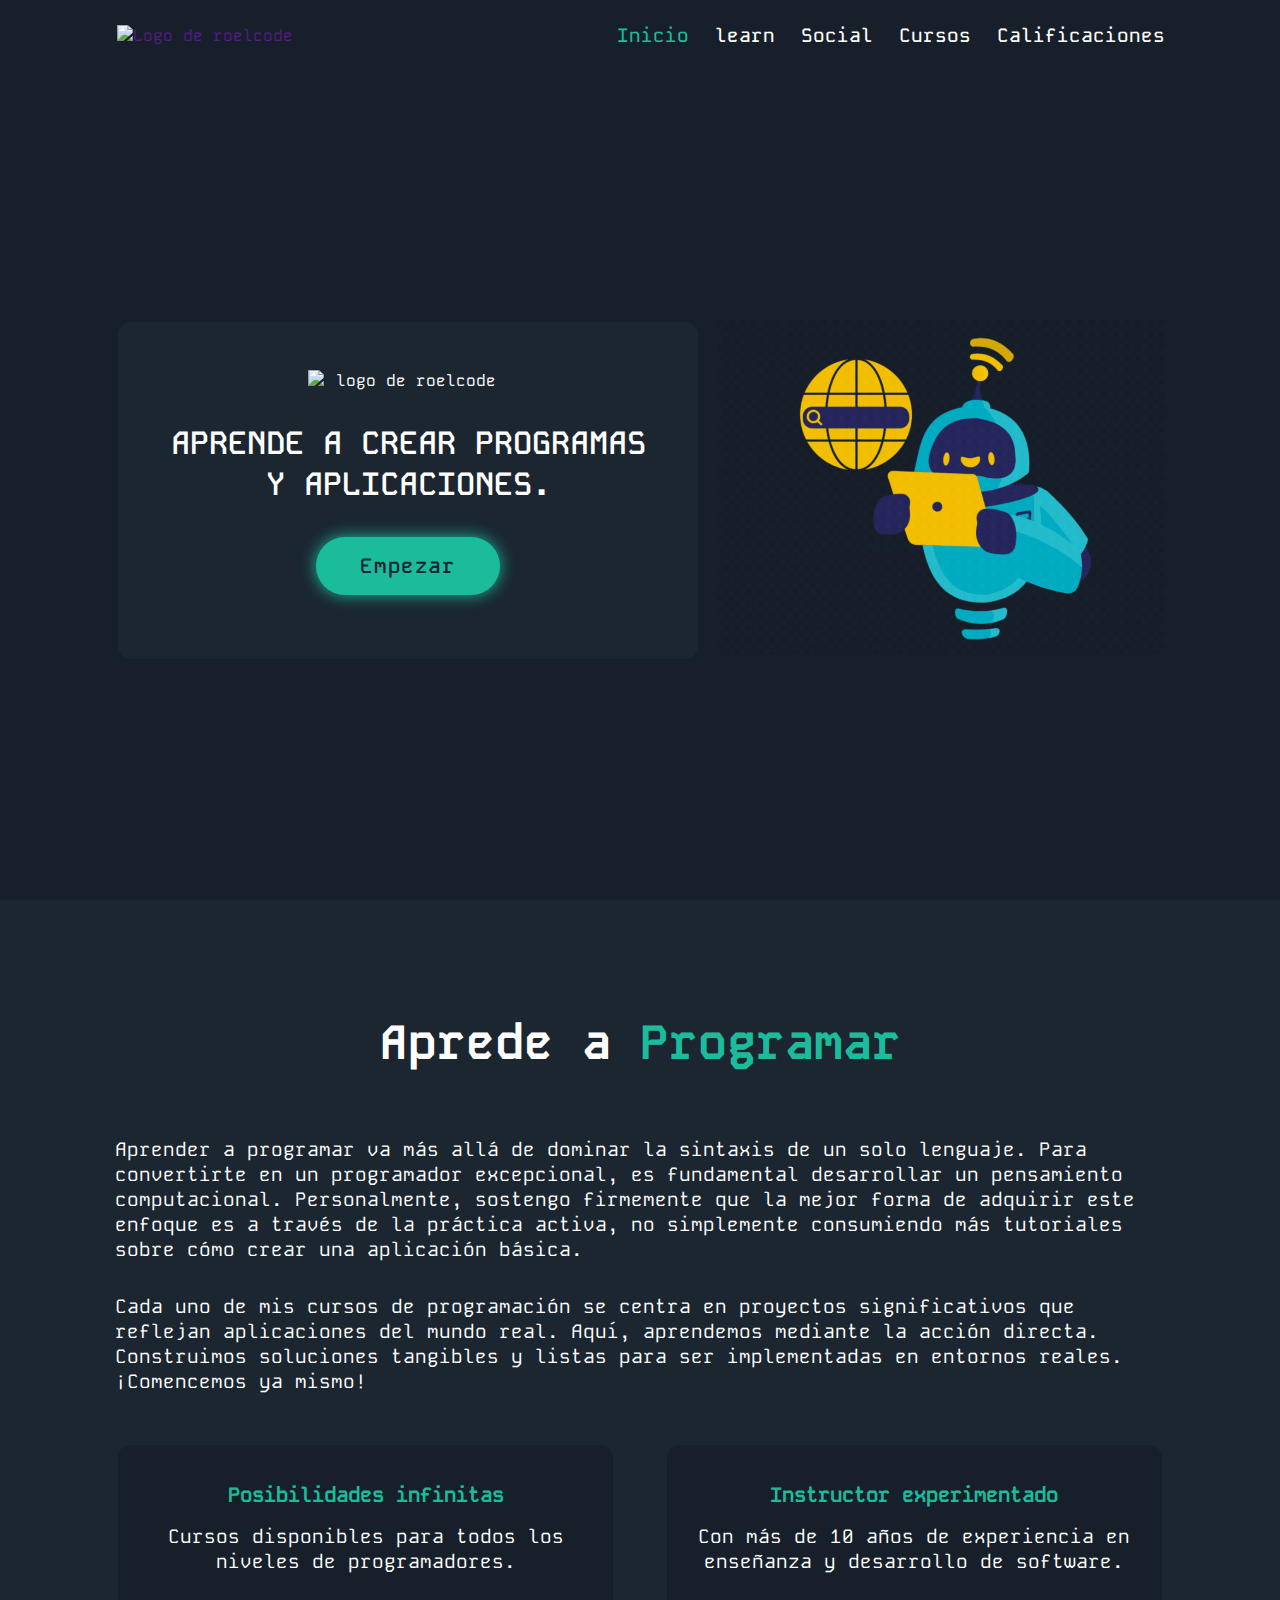
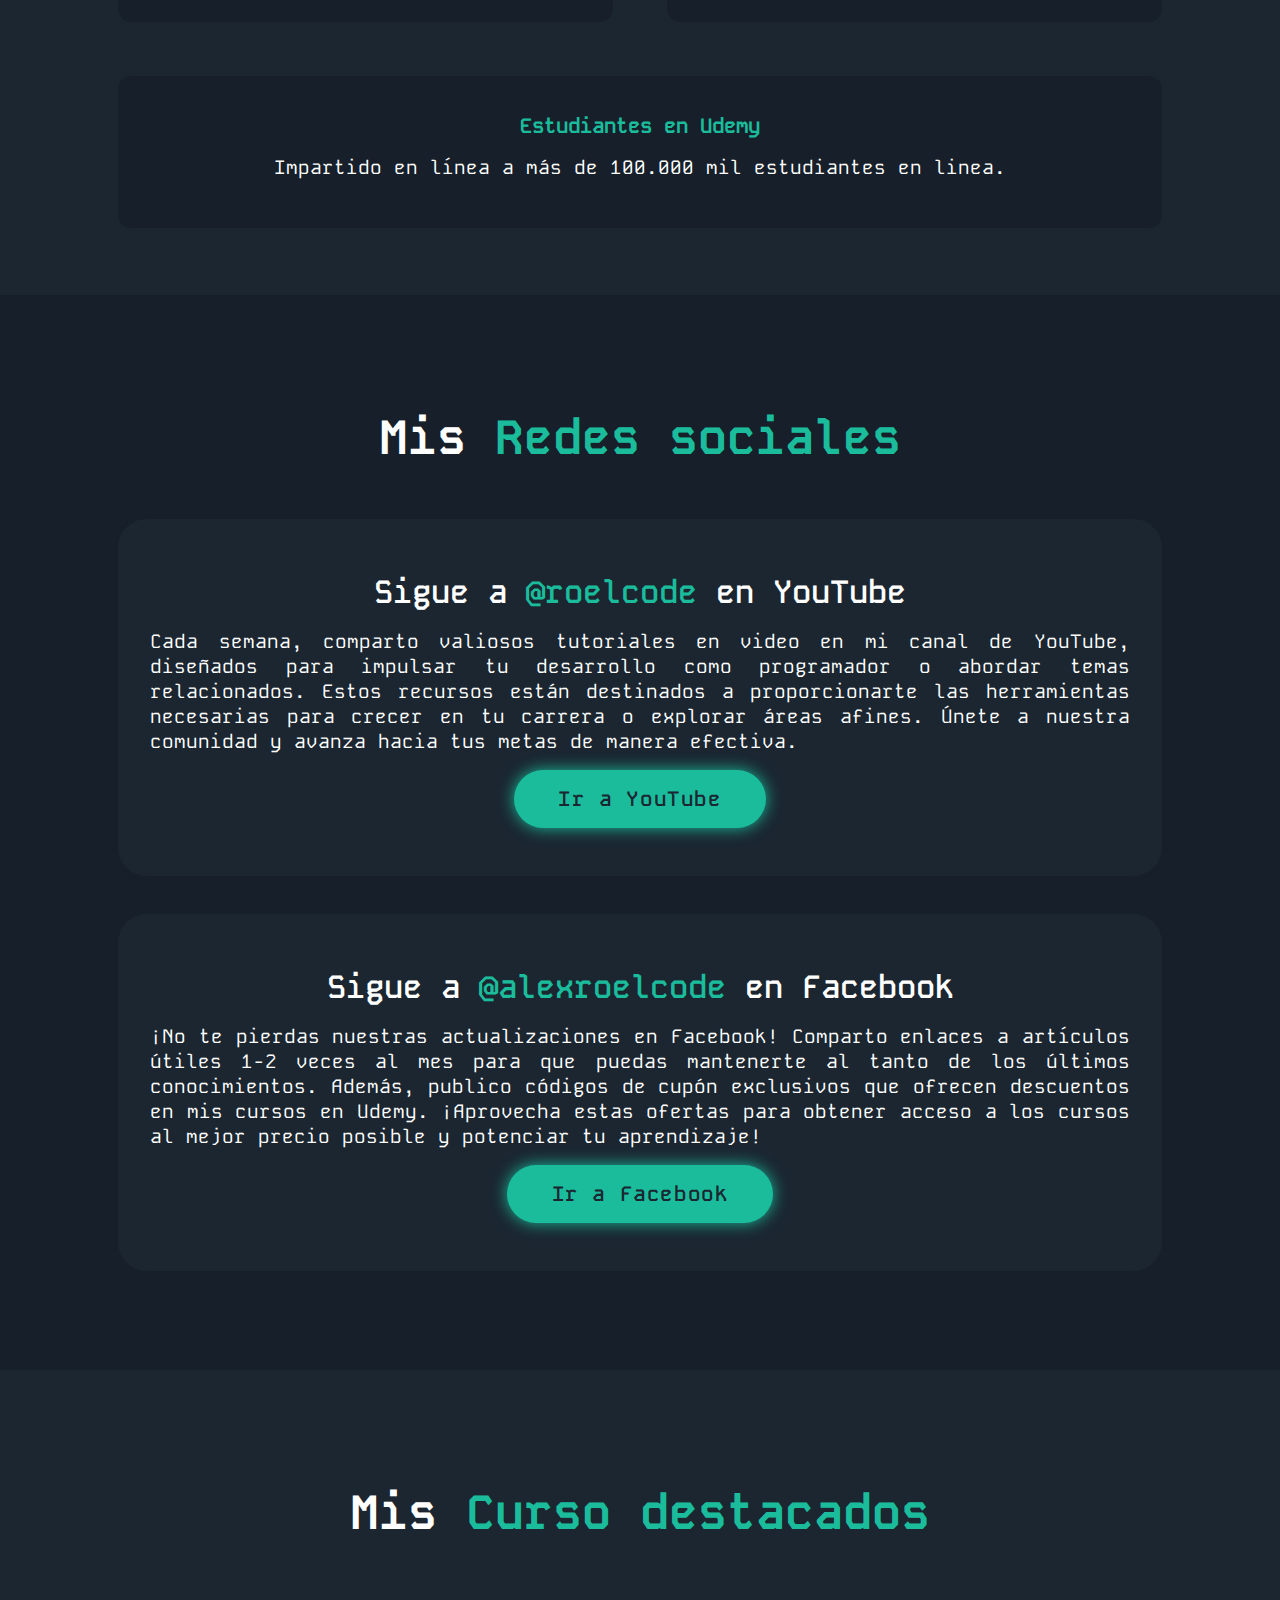
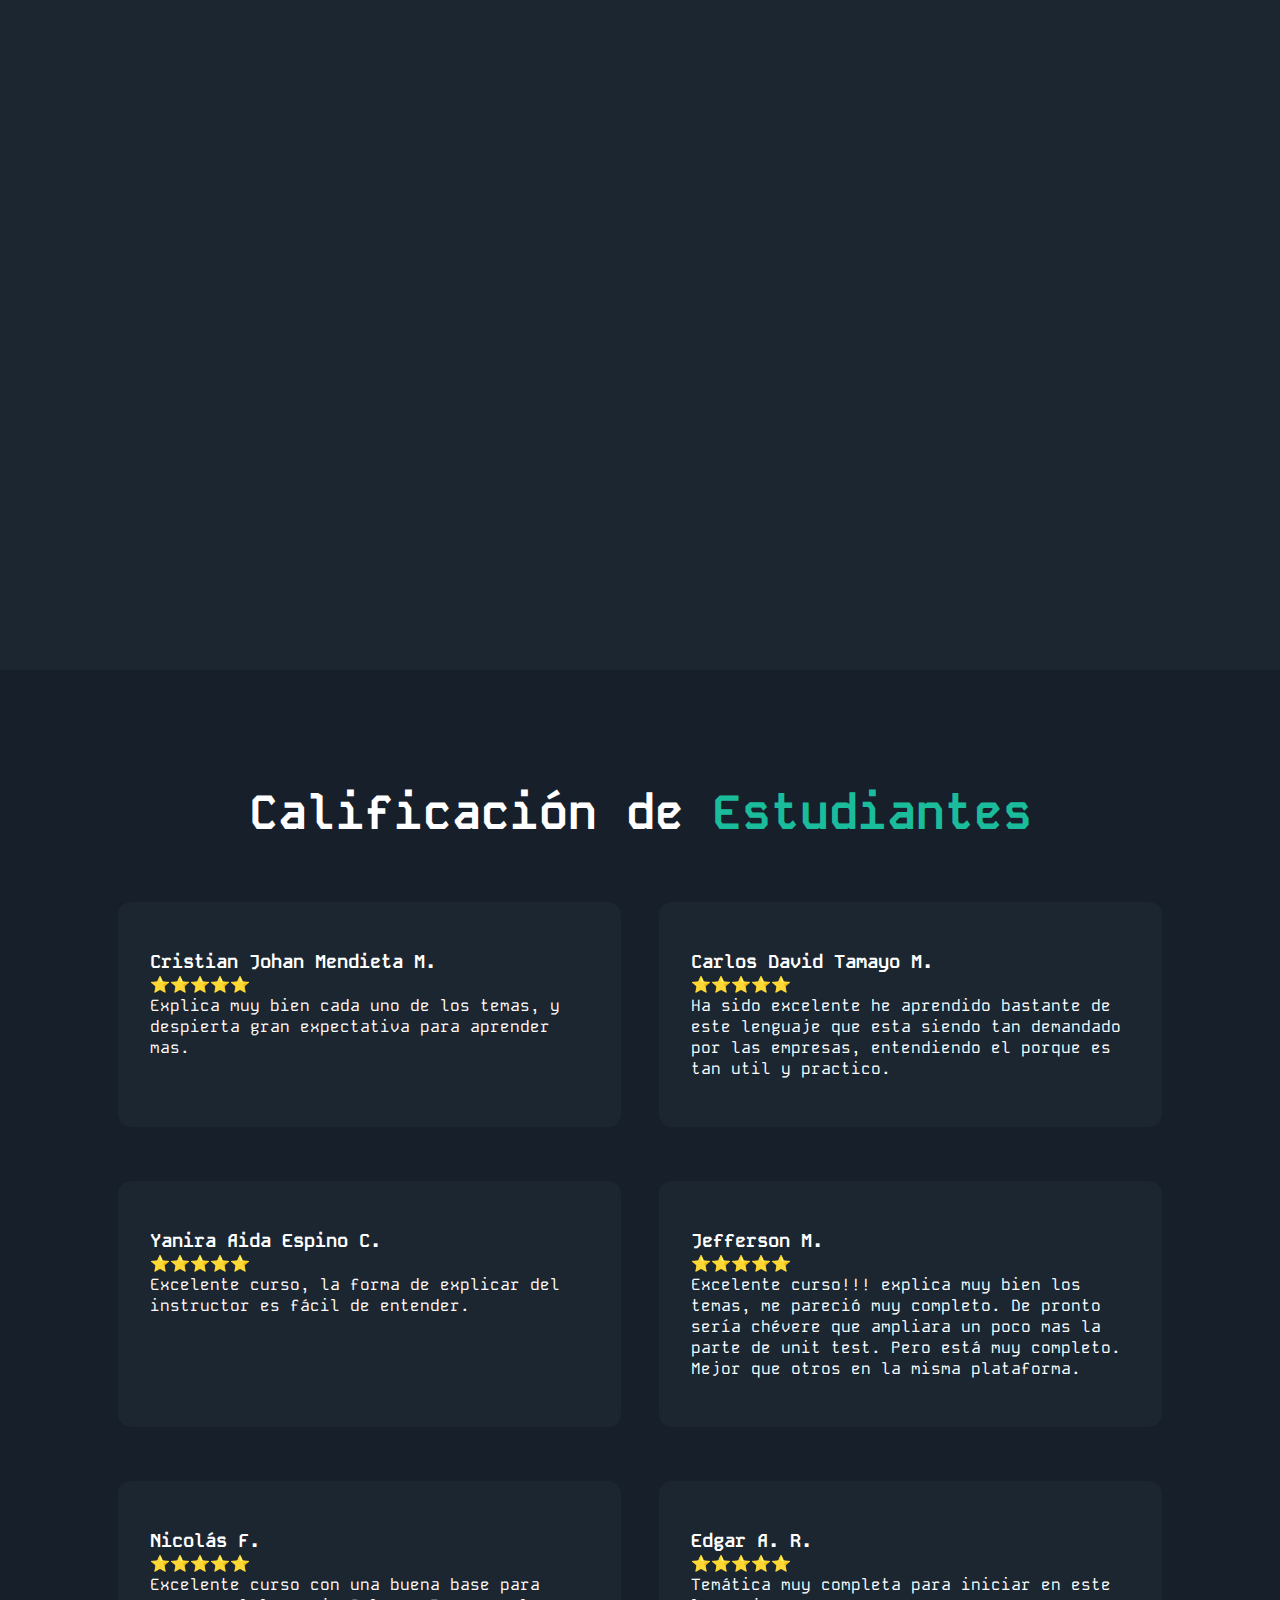
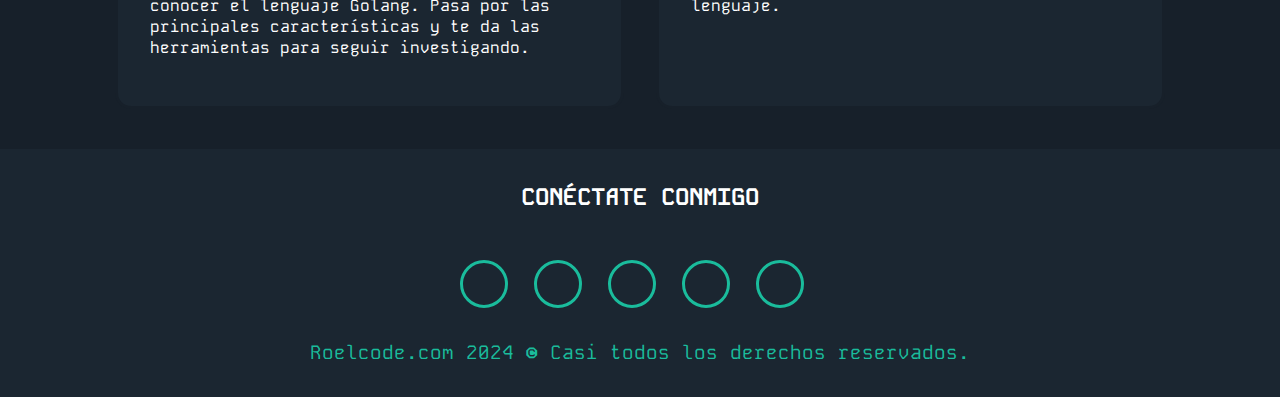
==== index.html @ ad85dce4 "roelcode-v2.1" ====
<!DOCTYPE html>
<html lang="es">

<head>
   <meta charset="UTF-8">
   <meta http-equiv="X-UA-Compatible" content="IE=edge">
   <meta name="viewport" content="width=device-width, initial-scale=1.0">
   <title>Roelcode</title>
   <link rel="shortcut icon" href="img/roelcode-logo1.png" type="image/x-icon">

   <link rel="stylesheet" href="css/font-fira-sans.css">
   <link rel="stylesheet" href="css/main.css">
   <link rel="stylesheet" href="css/all.min.css">
   <link rel="stylesheet" href="css/media-query.css">
</head>

<body>
   <header class="header">
      <a class="logo" href="">
         <img src="img/rc2-logo-white.png" alt="Logo de roelcode">
      </a>

      <i class="fa-solid fa-bars" id="menu-icon"></i>

      <nav class="navbar">
         <a href="#begin" class="active">Inicio</a>
         <a href="#learn">learn</a>
         <a href="#social">Social</a>
         <a href="#courses">Cursos</a>
         <a href="#qualification">Calificaciones</a>
      </nav>
   </header>

   <section class="begin" id="begin">
      <div class="begin-content">
         <img src="img/roelcode-logo2.png" alt="logo de roelcode" width="200">
         <p>Aprende a crear programas y aplicaciones.</p>
         <a class="btn" href="https://www.udemy.com/user/alex-roel/" target="_blank">Empezar</a>
      </div>
      <div class="begin-img">
         <img src="img/robot.gif" alt="gif de codificación">
      </div>
   </section>

   <section class="learn" id="learn">
      <h2 class="heading">Aprede a <span>Programar</span></h2>
      <p>Aprender a programar va más allá de dominar la sintaxis de un solo lenguaje. Para convertirte en un programador
         excepcional, es fundamental desarrollar un pensamiento computacional. Personalmente, sostengo firmemente que la
         mejor forma de adquirir este enfoque es a través de la práctica activa, no simplemente consumiendo más
         tutoriales sobre cómo crear una aplicación básica.</p>

      <p>Cada uno de mis cursos de programación se centra en proyectos significativos que reflejan aplicaciones del
         mundo real. Aquí, aprendemos mediante la acción directa. Construimos soluciones tangibles y listas para ser
         implementadas en entornos reales. ¡Comencemos ya mismo!</p>

      <div class="learn-card">
         <div class="card">
            <img src="img/cursos.png" alt="">
            <h3>Posibilidades infinitas</h3>
            <p>Cursos disponibles para todos los niveles de programadores.</p>
         </div>
         <div class="card">
            <img src="img/isntructor.png" alt="">
            <h3>Instructor experimentado</h3>
            <p>Con más de 10 años de experiencia en enseñanza y desarrollo de software.</p>
         </div>
         <div class="card">
            <img src="img/estudiantes.png" alt="">
            <h3>Estudiantes en Udemy</h3>
            <p> Impartido en línea a más de 100.000 mil estudiantes en linea.</p>
         </div>
      </div>
   </section>

   <section class="social" id="social">
      <h2 class="heading">Mis <span>Redes sociales</span></h2>
      <div class="social-content">
         <div class="youtube">
            <img src="img/youtube-logo.png" alt="" width="300">
            <h3>Sigue a <a href="https://www.youtube.com/c/Roelcode" target="_blank"><span>@roelcode</span></a> en
               YouTube</h3>
            <p>
               Cada semana, comparto valiosos tutoriales en video en mi canal de YouTube, diseñados para impulsar tu
               desarrollo como programador o abordar temas relacionados. Estos recursos están destinados a
               proporcionarte
               las herramientas necesarias para crecer en tu carrera o explorar áreas afines. Únete a nuestra comunidad
               y
               avanza hacia tus metas de manera efectiva.
            </p>

            <a class="btn" href="https://www.youtube.com/c/Roelcode" target="_blank">Ir a YouTube</a>
         </div>
         <div class="facebook">
            <img src="img/facebook-logo.png" alt="" width="300">
            <h3>Sigue a <a href="https://www.facebook.com/alexroelcode" target="_blank"><span>@alexroelcode</span></a>
               en Facebook</h3>
            <p>
               ¡No te pierdas nuestras actualizaciones en Facebook! Comparto enlaces a artículos útiles 1-2 veces al mes
               para que puedas mantenerte al tanto de los últimos conocimientos. Además, publico códigos de cupón
               exclusivos que ofrecen descuentos en mis cursos en Udemy. ¡Aprovecha estas ofertas para obtener acceso a
               los
               cursos al mejor precio posible y potenciar tu aprendizaje!
            </p>

            <a class="btn" href="https://www.facebook.com/alexroelcode" target="_blank">Ir a Facebook</a>
         </div>

      </div>
   </section>

   <section class="courses" id="courses">
      <h2 class="heading">Mis <span>Curso destacados</span></h2>
      <div class="courses-container">
         <div class="course-box">
            <img src="img/curso-profecional-go.jpg" alt="">
            <div class="course-layer">
               <h3>Curso profesional de Go - De cero a Master</h3>
               <p>
                  Aprende lenguaje de Go, Desarrollo Web con Go,
                  Manejo de HTML, CSS, API RESTful com MySQL y ORM con Go
               </p>
               <a href="https://www.udemy.com/course/curso-golang/" target="_blank"><i class="fa-solid fa-arrow-up-right-from-square"></i></a>
            </div>
         </div>
         <div class="course-box">
            <img src="img/curso-completo-python.jpg" alt="">
            <div class="course-layer">
               <h3>Curso completo de Python de cero a Master</h3>
               <p>
                  Desarrollo web con Python3, Flask, Django y conoce todo desde cero. SQLite3, HTML, CSS para crear aplicaciones WEB
               </p>
               <a href="https://www.udemy.com/course/curso-completo-de-python-desde-cero-hasta-experto/" target="_blank"><i class="fa-solid fa-arrow-up-right-from-square"></i></a>
            </div>
         </div>
         <div class="course-box">
            <img src="img/desarrolo-web.jpg" alt="">
            <div class="course-layer">
               <h3>Escuela de Programación y Desarrollo Web desde cero a Master</h3>
               <p>
                  Aprende programación y desarrollo Web desde cero con lenguajes HTML, CSS, JavaScript, Python, Go (Golang) y Java.
               </p>
               <a href="https://www.udemy.com/course/programacion-desarrollo-web/" target="_blank"><i class="fa-solid fa-arrow-up-right-from-square"></i></a>
            </div>
         </div>
         <div class="course-box">
            <img src="img/curso-java2.jpg" alt="">
            <div class="course-layer">
               <h3>Curso completo de Java de cero a Master</h3>
               <p>
                  Aprende Java de cero con Java SE y una introducción a desarrollo web con Java.
               </p>
               <a href="https://www.udemy.com/course/curso-java-spring/" target="_blank"><i class="fa-solid fa-arrow-up-right-from-square"></i></a>
            </div>
         </div>
         <div class="course-box">
            <img src="img/curso-flask.jpg" alt="">
            <div class="course-layer">
               <h3>Construye aplicaciones web profesionales con Python</h3>
               <p>
                  Aprende Flask y conviértete en un desarrollador web experto con habilidades valiosas para el mercado laboral.
               </p>
               <a href="https://www.udemy.com/course/curso-flask/" target="_blank"><i class="fa-solid fa-arrow-up-right-from-square"></i></a>
            </div>
         </div>
         <div class="course-box">
            <img src="img/curso-go-guia.jpg" alt="">
            <div class="course-layer">
               <h3>Aprende Go: La guía completa para dominar Golang</h3>
               <p>
                  Domina los fundamentos y las funciones avanzadas del lenguaje de programación Go (Golang)
               </p>
               <a href="https://www.udemy.com/course/cursodego-golang/" target="_blank"><i class="fa-solid fa-arrow-up-right-from-square"></i></a>
            </div>
         </div>
      </div>
   </section>

   <section class="qualification" id="qualification">

      <h2 class="heading">Calificación de <span>Estudiantes</span></h2>
      <div class="qualification-container">
         <div class="card">
            <h3>Cristian Johan Mendieta M.</h3>
            <span>⭐⭐⭐⭐⭐</span>
            <p>Explica muy bien cada uno de los temas, y despierta gran expectativa para aprender mas.</p>
         </div>
   
         <div class="card">
            <h3>Carlos David Tamayo M.</h3>
            <span>⭐⭐⭐⭐⭐</span>
            <p>Ha sido excelente he aprendido bastante de este lenguaje que esta siendo tan demandado por las empresas,
               entendiendo el porque es tan util y practico.</p>
         </div>
   
         <div class="card">
            <h3>Yanira Aida Espino C.</h3>
            <span>⭐⭐⭐⭐⭐</span>
            <p>Excelente curso, la forma de explicar del instructor es fácil de entender.</p>
         </div>
   
         <div class="card">
            <h3>Jefferson M.</h3>
            <span>⭐⭐⭐⭐⭐</span>
            <p>Excelente curso!!! explica muy bien los temas, me pareció muy completo. De pronto sería chévere que
               ampliara un poco mas la parte de unit test. Pero está muy completo. Mejor que otros en la misma
               plataforma.</p>
         </div>
   
         <div class="card">
            <h3>Nicolás F.</h3>
            <span>⭐⭐⭐⭐⭐</span>
            <p>Excelente curso con una buena base para conocer el lenguaje Golang. Pasa por las principales
               características y te da las herramientas para seguir investigando.</p>
         </div>
   
         <div class="card">
            <h3>Edgar A. R.</h3>
            <span>⭐⭐⭐⭐⭐</span>
            <p>Temática muy completa para iniciar en este lenguaje.</p>
         </div>
      </div>
   </section>

   <footer class="footer">
      <div class="footer-container">
         <h2>CONÉCTATE CONMIGO</h2>
         <div class="social-networks">
            <a href="https://www.youtube.com/c/Roelcode" target="_blank" rel="noopener nofollow"><i class="fa-brands fa-youtube"></i></a>
            <a href="https://www.facebook.com/alexroelcode" target="_blank" rel="noopener nofollow"><i class="fa-brands fa-facebook"></i></a>
            <a href="https://www.udemy.com/user/alex-roel/" target="_blank" rel="noopener nofollow"><i class="fa-solid fa-u"></i></a>
            <a href="https://github.com/alexroel" target="_blank" rel="noopener nofollow"><i class="fa-brands fa-github"></i></a>
            <a href="mailto:roel10.chb@gmail.com" rel="noopener nofollow" target="_blank"><i class="fa-solid fa-envelope"></i></a>
         </div>
      </div>
      <p>Roelcode.com 2024 © Casi todos los derechos reservados.</p>
   </footer>

   <!-- scroll revelated -->
   <script src="https://unpkg.com/scrollreveal"></script>

   <script src="js/main.js"></script>
</body>

</html>
---- css/main.css ----
@import url('https://fonts.googleapis.com/css2?family=Kode+Mono:wght@400..700&display=swap');

* {
    margin: 0;
    padding: 0;
    box-sizing: border-box;
    text-decoration: none;
    border: none;
    outline: none;
    scroll-behavior: smooth;
    font-family: 'Kode Mono', monospace, sans-serif;
}

:root {
    --bg-color: #17202A;
    --second-bg-color: #1B2631;
    --text-color: #fff;
    --main-color: #1ABC9C;
}

html{
    font-size: 100%;
    overflow-x: hidden;
}

body{
    background: var(--bg-color);
    color: var(--text-color);
}

section{
    min-height: 100vh;
    padding: 7rem 9% 2rem;
}


/* MENU DE NAVEGACION 
=====================================*/
.header{
    position: fixed;
    top: 0;
    left: 0;
    width: 100%;
    height: 71px;
    padding: 0.5rem 9%;
    background: var(--bg-color);
    display: flex;
    justify-content: space-between;
    align-items: center;
    z-index: 100;
}
.header .sticky {
    border-bottom: .1rem solid rgb(0, 0, 0, .2);
}

#menu-icon{
    font-size: 2rem;
    color: var(--main-color);
    display: none;
}

.logo img{
    width: 3rem;
    padding: 0.1rem;
}

.navbar a{
    font-size: 1.2rem;
    color: var(--text-color);
    margin-left: 1rem;
    font-weight: 500;
}

.navbar a:hover, 
.navbar a.active{
    color: var(--main-color);
}

/* SECTION BIGIN
=====================================*/
.begin{
    display: flex;
    justify-content: center;
    align-items: center;
    gap: 1rem;
}

.begin-content{
    display: inline-block;
    background-color: var(--second-bg-color);
    padding: 3rem 2rem 4rem;
    border-radius: 1rem;
    text-align: center;
    border: .2rem solid var(--bg-color);
    transition: .5s ease;

    display: flex;
    flex-direction: column;
    align-items: center;
}

.begin-img img{
    width: 35vw;
}

.begin-content:hover{
    border-color: var(--main-color);
    transform: scale(1.02);
}

.begin-content p{
    font-size: 2rem;
    font-weight: 600;
    text-transform: uppercase;
    margin: 2rem 1rem;
}

/* BUTTON FOR THE PAGE AND SPAN
=====================================*/
.btn{
    display: inline-block;
    padding: 1rem 2.8rem;
    background: var(--main-color);
    border-radius: 4rem;
    box-shadow: 0 0 1rem var(--main-color);
    font-size: 1.3rem;
    color: var(--second-bg-color);
    letter-spacing: .1rem;
    font-weight: 600;
}

.btn:hover{
    box-shadow: none;
}


span{
    color: var(--main-color);
}

/* SECSIÓN DE APRENDE A PROGRAMAR 
========================================*/

.learn{
    background-color: var(--second-bg-color);
}

.heading{
    margin-bottom: 3rem;
    text-align: center;
    font-size: 3rem;
}

.learn p{
    padding: 1rem 0;
    font-size: 1.2rem;
}

.learn-card{
    display: flex;
    justify-content: center;
    align-items: stretch;
    flex-wrap: wrap;
    gap: 3rem;
    margin: 2rem 0;
}

.learn-card .card {
    flex: 1 1 25rem;
    background: var(--bg-color);
    padding: 1rem .5rem 2rem;
    border-radius: 1rem;
    text-align: center;
    border: .2rem solid var(--second-bg-color);
    transition: .5s ease;
}

.learn-card .card:hover{
    border-color: var(--main-color);
    transform: scale(1.02);
}

.learn-card .card h3{
    font-size: 1.3rem;
    color: #1ABC9C;
}

.learn-card .card img{
    width: 15rem;
}

/* REDES SOCIALES 
======================================  */
.social{
    margin-bottom: 4rem;
}

.social-content{
    display: flex;
    justify-content: center;
    align-items: stretch;
    flex-wrap: wrap;
    gap: 2rem;
}

.social-content .youtube,
.facebook{
    flex: 1 40rem;
    background-color: var(--second-bg-color);
    padding: 2rem 2rem 3rem;
    border-radius: 2rem;
    text-align: center;
    border: .2rem solid var(--bg-color);
    transition: .5s ease;
}

.social-content .youtube:hover, 
.facebook:hover{
    border-color: var(--main-color);
    transform: scale(1.02);
}

.social-content img{
    display: inline-block;
    width: 10vw;
    margin-bottom: 1rem;
}

.social-content h3{
    font-weight: 600;
    font-size: 2rem;
    margin-bottom: 1rem;
}


.social-content p{
    font-size: 1.2rem;
    text-align: justify;
    margin-bottom: 1rem;
}
/* STYLES FOR THE COURSES
======================================*/
.courses{
    background: var(--second-bg-color);
}

.courses-container{
    display: grid;
    grid-template-columns: repeat(3, 1fr);
    align-items: center;
    gap: 1.5rem;
}

.courses-container .course-box{
    position: relative;
    border-radius: 1rem;
    box-shadow: 0 0 1rem var(--bg-color);
    overflow: hidden;
    display: flex;
}

.course-box img{
    width: 100%;
    transition: .5s ease;
}

.course-box:hover img{
    transform: scale(1.1);
}

.course-box .course-layer{
    position: absolute;
    bottom: 0;
    left: 0;
    width: 100%;
    height: 100%;
    background: linear-gradient(rgba(11, 9, 9, 0.671), var(--main-color));
    display: flex;
    justify-content: center;
    align-items: center;
    flex-direction: column;
    text-align: center;
    padding: 0 1rem;
    transform: translateY(100%);
    transition: .5s ease;
}

.course-box:hover .course-layer{
    transform: translateY(0)
}

.course-layer h3{
    font-size: 1.3rem;
}

.course-layer p{
    margin: .3rem 0 1rem;
}

.course-layer a{
    display: inline-flex;
    justify-content: center;
    align-items: center;
    width: 3rem;
    height: 3rem;
    background: var(--text-color);
    border-radius: 50%;
}

.course-layer a i {
    font-size: 1.5rem;
    color: var(--second-bg-color);
}


/* TESTIMONIO DE ESTUDIANTES 
======================================*/
.qualification-container{
    display: flex;
    justify-content: center;
    align-items: stretch;
    flex-wrap: wrap;
    gap: 2rem;
}

.qualification-container .card {
    flex: 1 1 30rem;
    background: var(--second-bg-color);
    border-radius: 1rem;
    border: .2rem solid var(--bg-color);
    transition: .5s ease;
    padding: 3rem 2rem;
    margin: 0.5rem 0;
}
.qualification-container .card:hover{
    border-color: var(--main-color);
    transform: scale(1.02);
}



/* PIE DE PÁGINA
=================================*/

.footer {
    background-color: var(--second-bg-color);
    padding: 2rem 0;
}
.footer-container {
    text-align: center;
}

.footer-container h2{
    margin-bottom: 1rem;
}

.social-networks a {
    display: inline-flex;
    justify-content: center;
    align-items: center;
    width: 3rem;
    height: 3rem;
    background: transparent;
    border: .2rem solid var(--main-color);
    border-radius: 50%;
    font-size: 1.5rem;
    color: var(--main-color);
    margin: 2rem 1rem 2rem 0;
    transition: .5s ease;
}

.social-networks a:hover{
    background: var(--main-color);
    color: var(--second-bg-color);
    box-shadow: 0 0 1rem var(--main-color);
}

.footer p {
    text-align: center;
    color: var(--main-color);
    font-size: 1.2rem;
}
---- css/media-query.css ----
@media screen and (max-width: 1400px){
    .courses-container{
        grid-template-columns: repeat(2, 1fr);
    }
}

@media screen and (max-width: 1200px){
    html{
        font-size: 80%;
    }
}


@media screen and (max-width: 991px){
    .header {
        padding: 2rem 3%;
    }
    section{
        padding: 7rem 3% 2rem;
    }

    .begin{
        display: block;
        text-align: center;
    }

    .begin-img img {
        width: 90%;
    }
}

@media (max-width: 768px){
    #menu-icon {
        display: block;
    }

    .navbar {
        position: absolute;
        top: 100%;
        left: 0;
        width: 100%;
        padding: 1rem 3%;
        background: var(--bg-color);
        border-top: .1rem solid rgb(0,0,0,.2);
        box-shadow: 0 .5rem 1rem rgb(0, 0, 0,.2);
        display: none;
    }

    .navbar.active {
        display: block;
    }

    .navbar a {
        display: block;
        font-size: 1.3rem;
        margin: 2rem 0;
    }

    .courses-container{
        grid-template-columns: 1fr;
    }
}
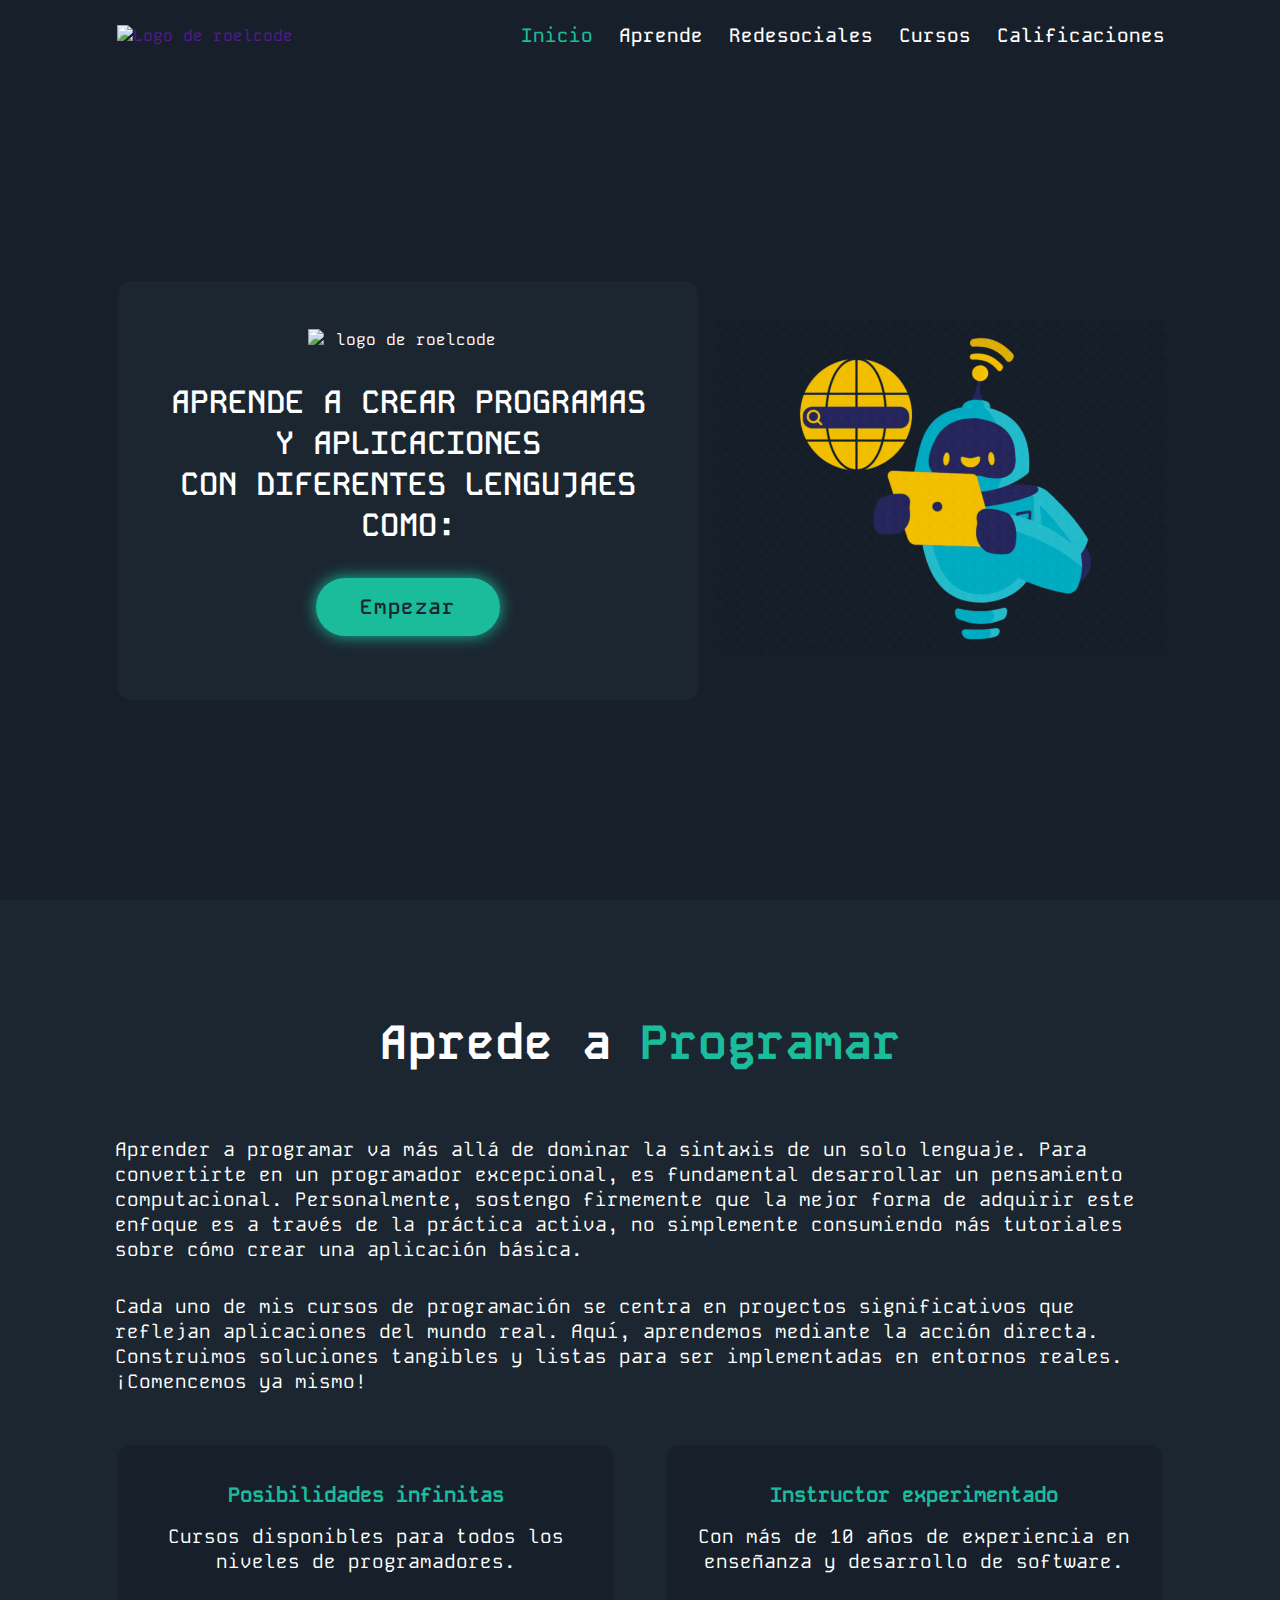
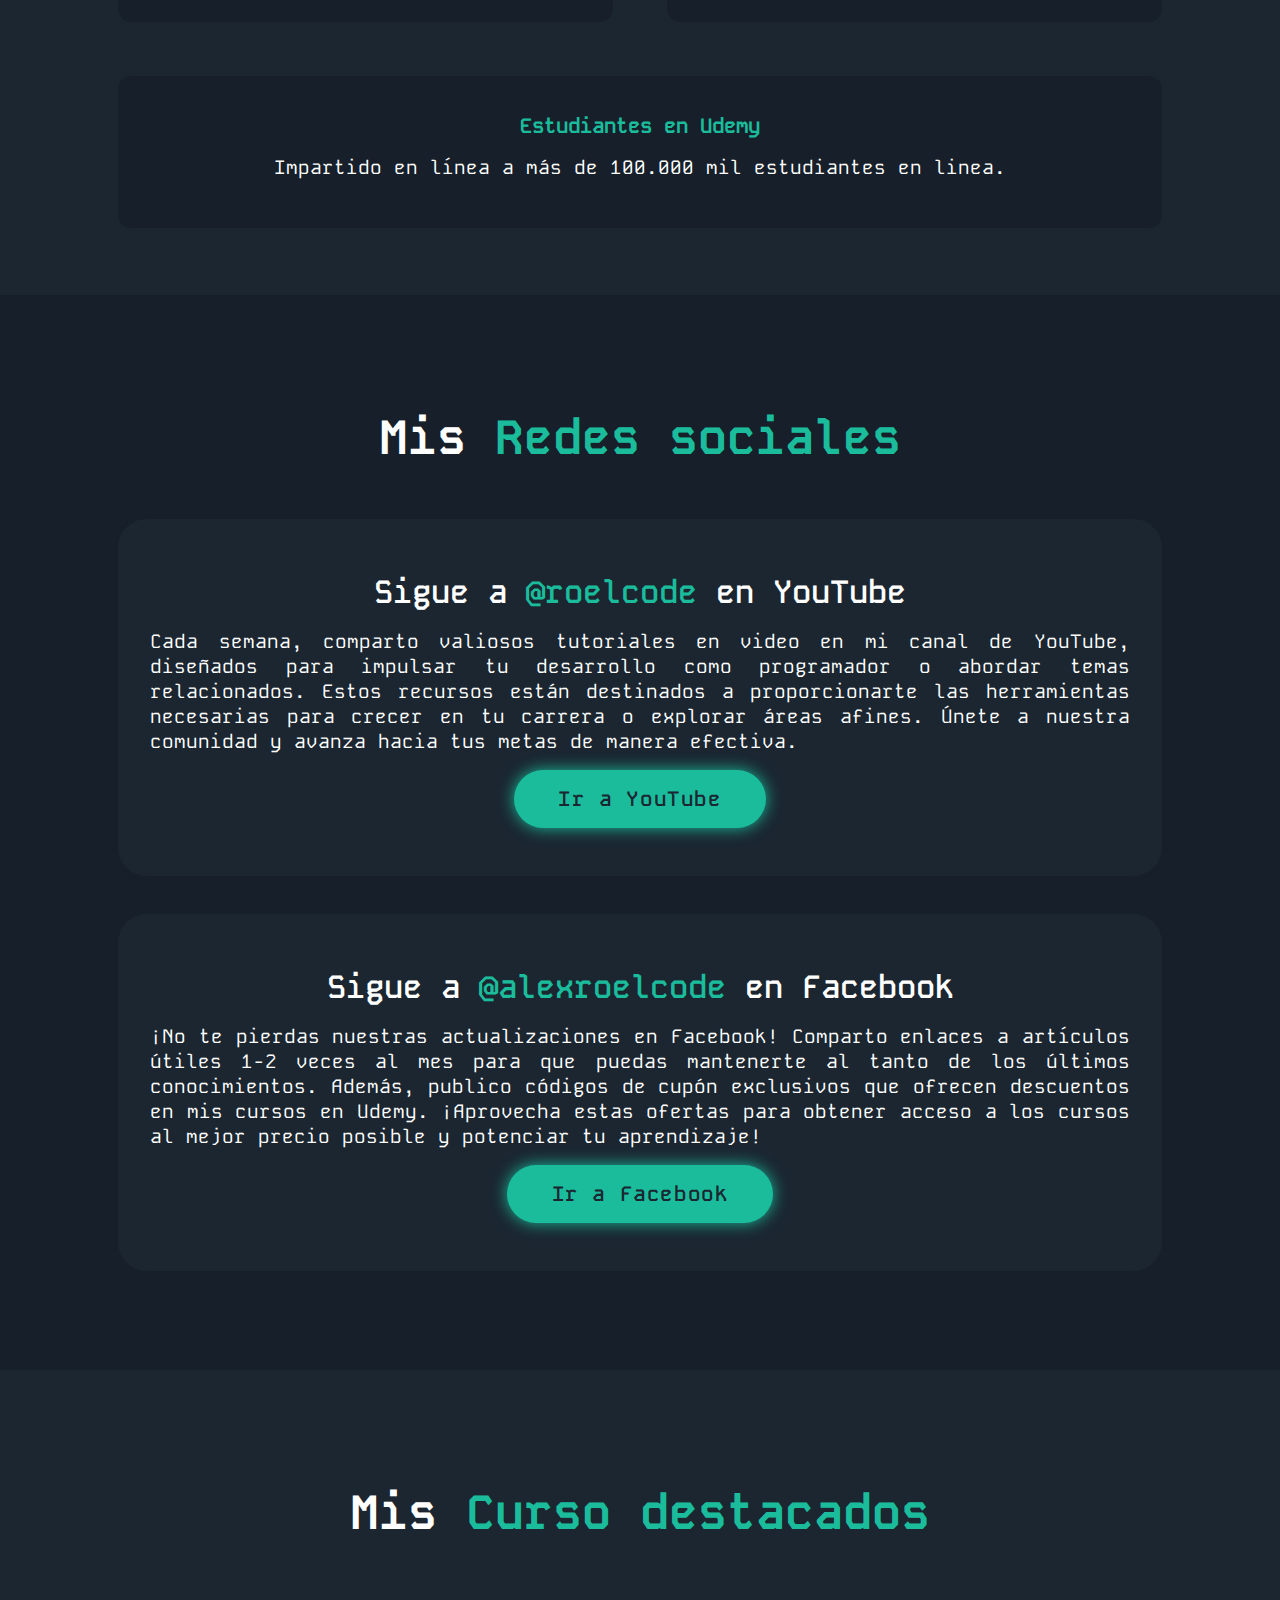
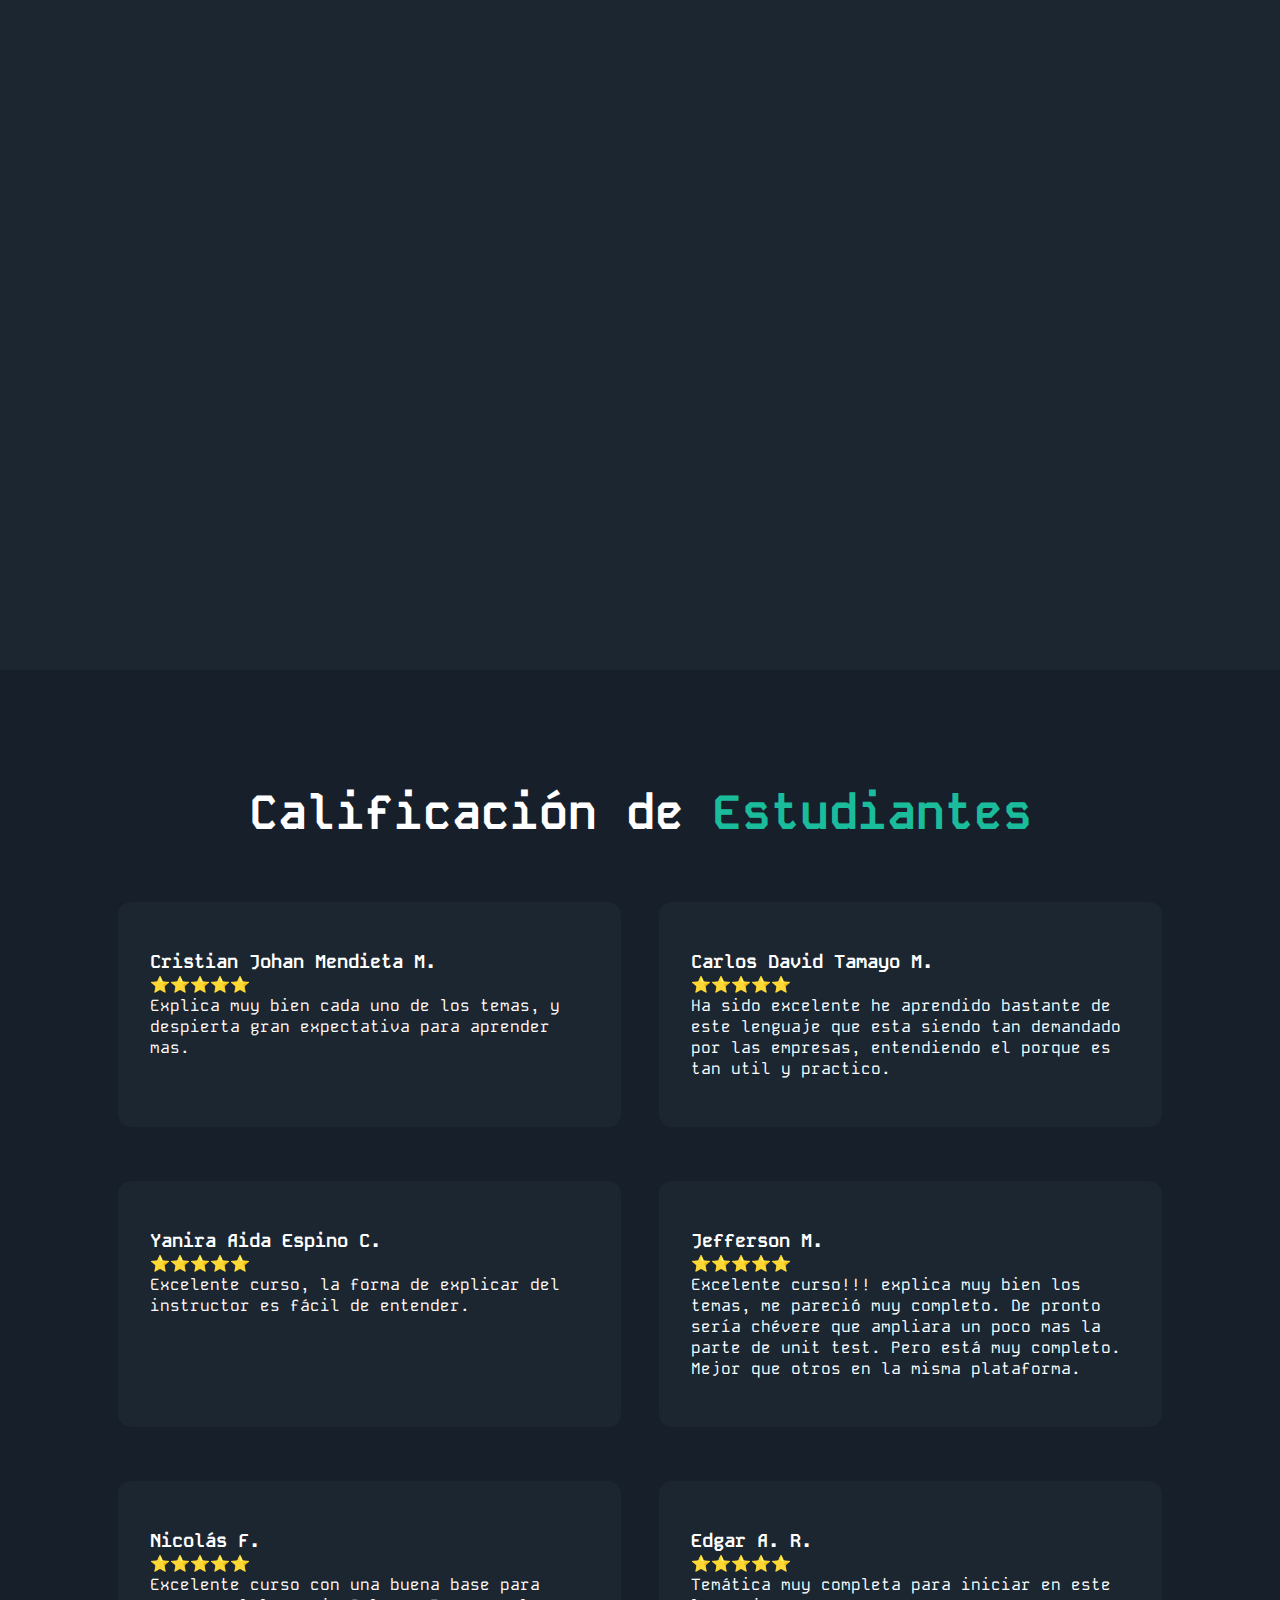
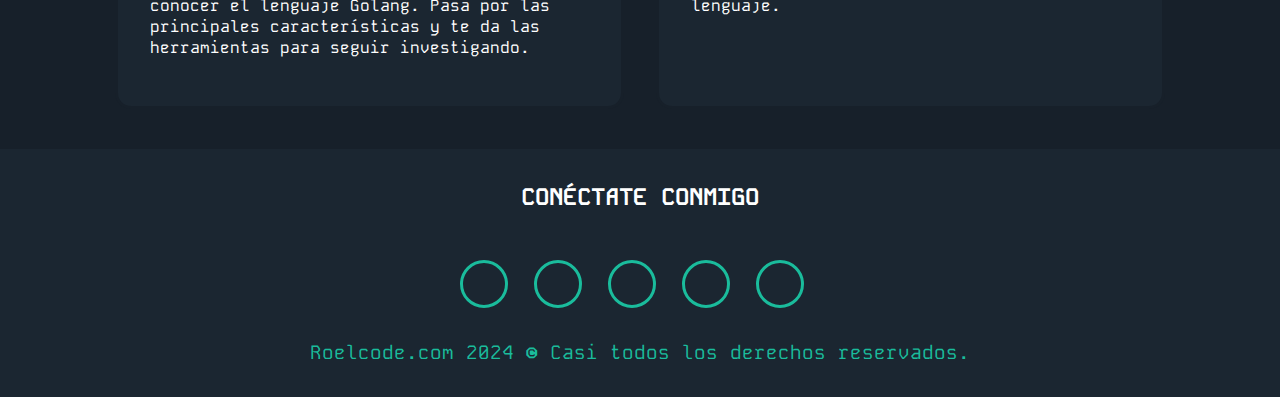
==== commit 2d623d61: "roelcode-v2.3" ====
--- a/index.html
+++ b/index.html
@@ -24,8 +24,8 @@
 
       <nav class="navbar">
          <a href="#begin" class="active">Inicio</a>
-         <a href="#learn">learn</a>
-         <a href="#social">Social</a>
+         <a href="#learn">Aprende</a>
+         <a href="#social">Redesociales</a>
          <a href="#courses">Cursos</a>
          <a href="#qualification">Calificaciones</a>
       </nav>
@@ -34,7 +34,7 @@
    <section class="begin" id="begin">
       <div class="begin-content">
          <img src="img/roelcode-logo2.png" alt="logo de roelcode" width="200">
-         <p>Aprende a crear programas y aplicaciones.</p>
+         <p>Aprende a crear programas y aplicaciones<br>con diferentes lengujaes <br>como: <span class="multiple-text"></span></p>
          <a class="btn" href="https://www.udemy.com/user/alex-roel/" target="_blank">Empezar</a>
       </div>
       <div class="begin-img">
@@ -238,6 +238,8 @@
    <!-- scroll revelated -->
    <script src="https://unpkg.com/scrollreveal"></script>
 
+   <script src="https://unpkg.com/typed.js@2.1.0/dist/typed.umd.js"></script>
+
    <script src="js/main.js"></script>
 </body>
 
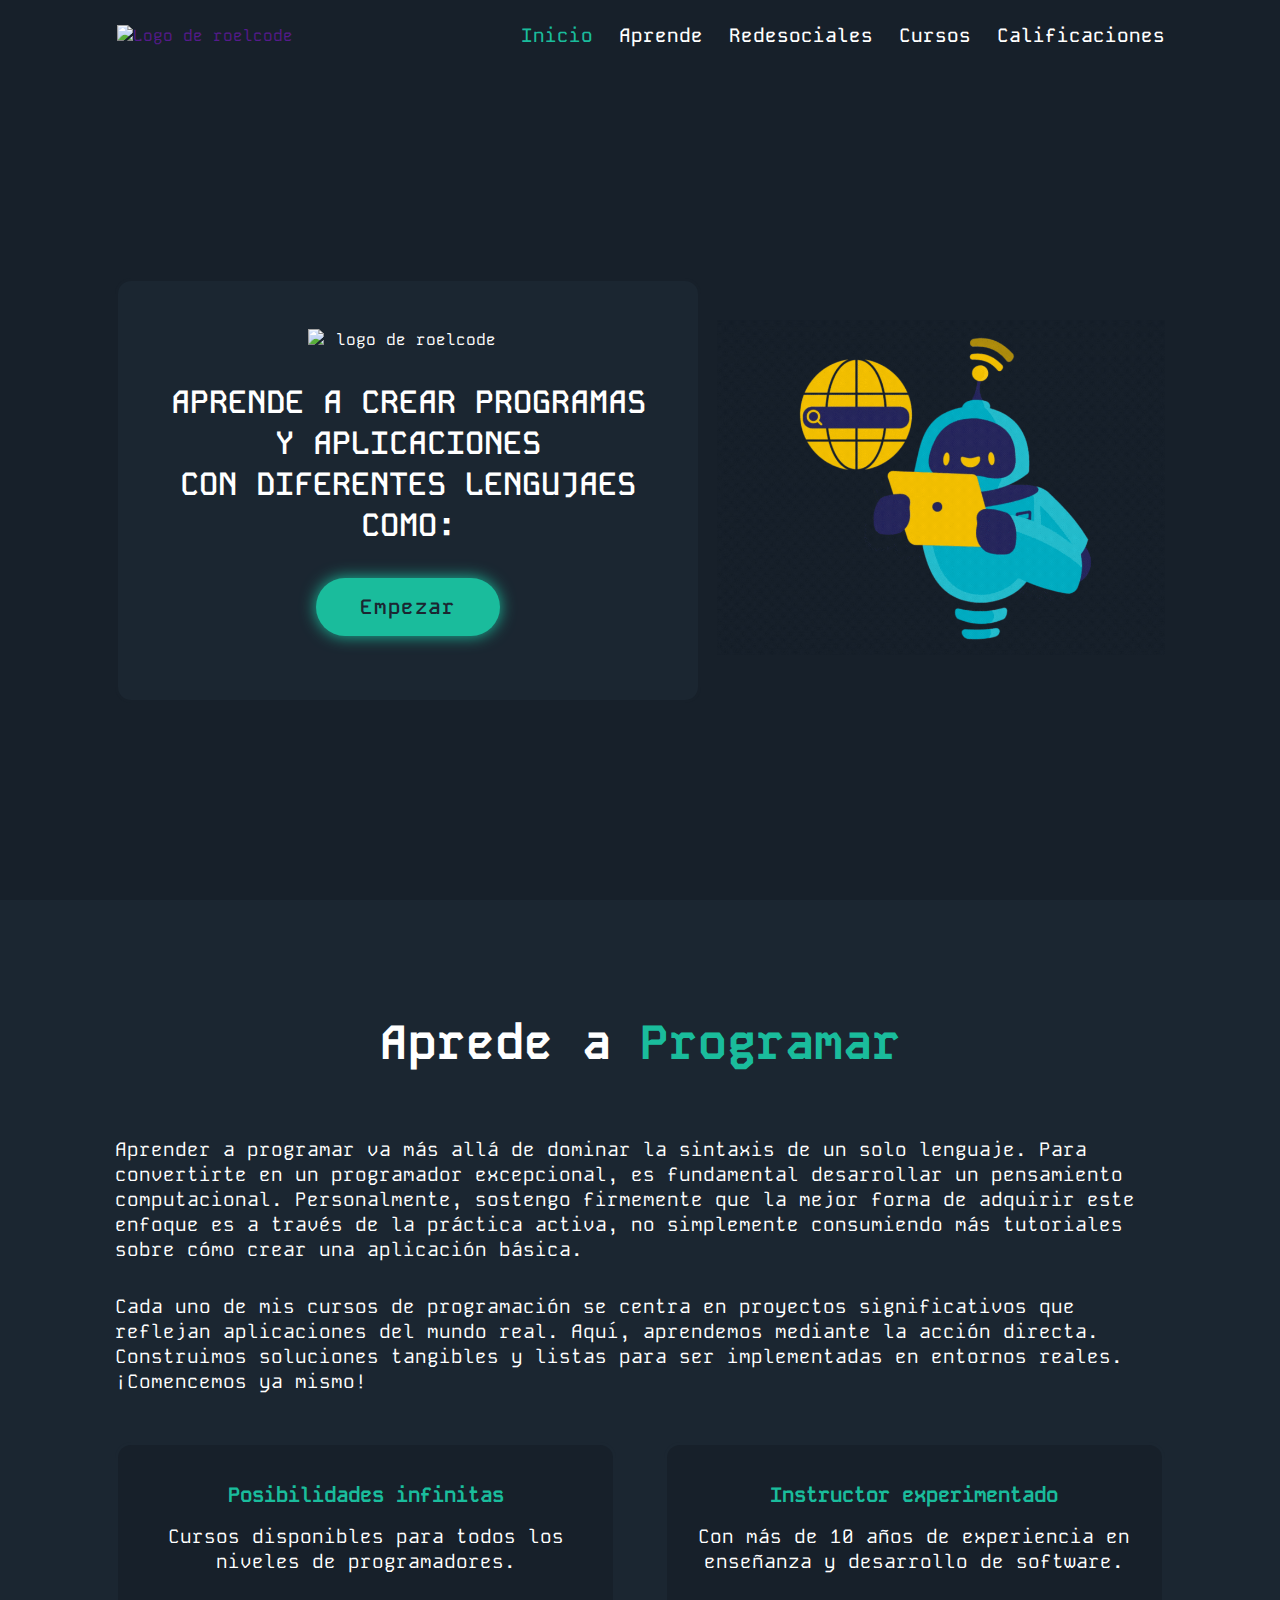
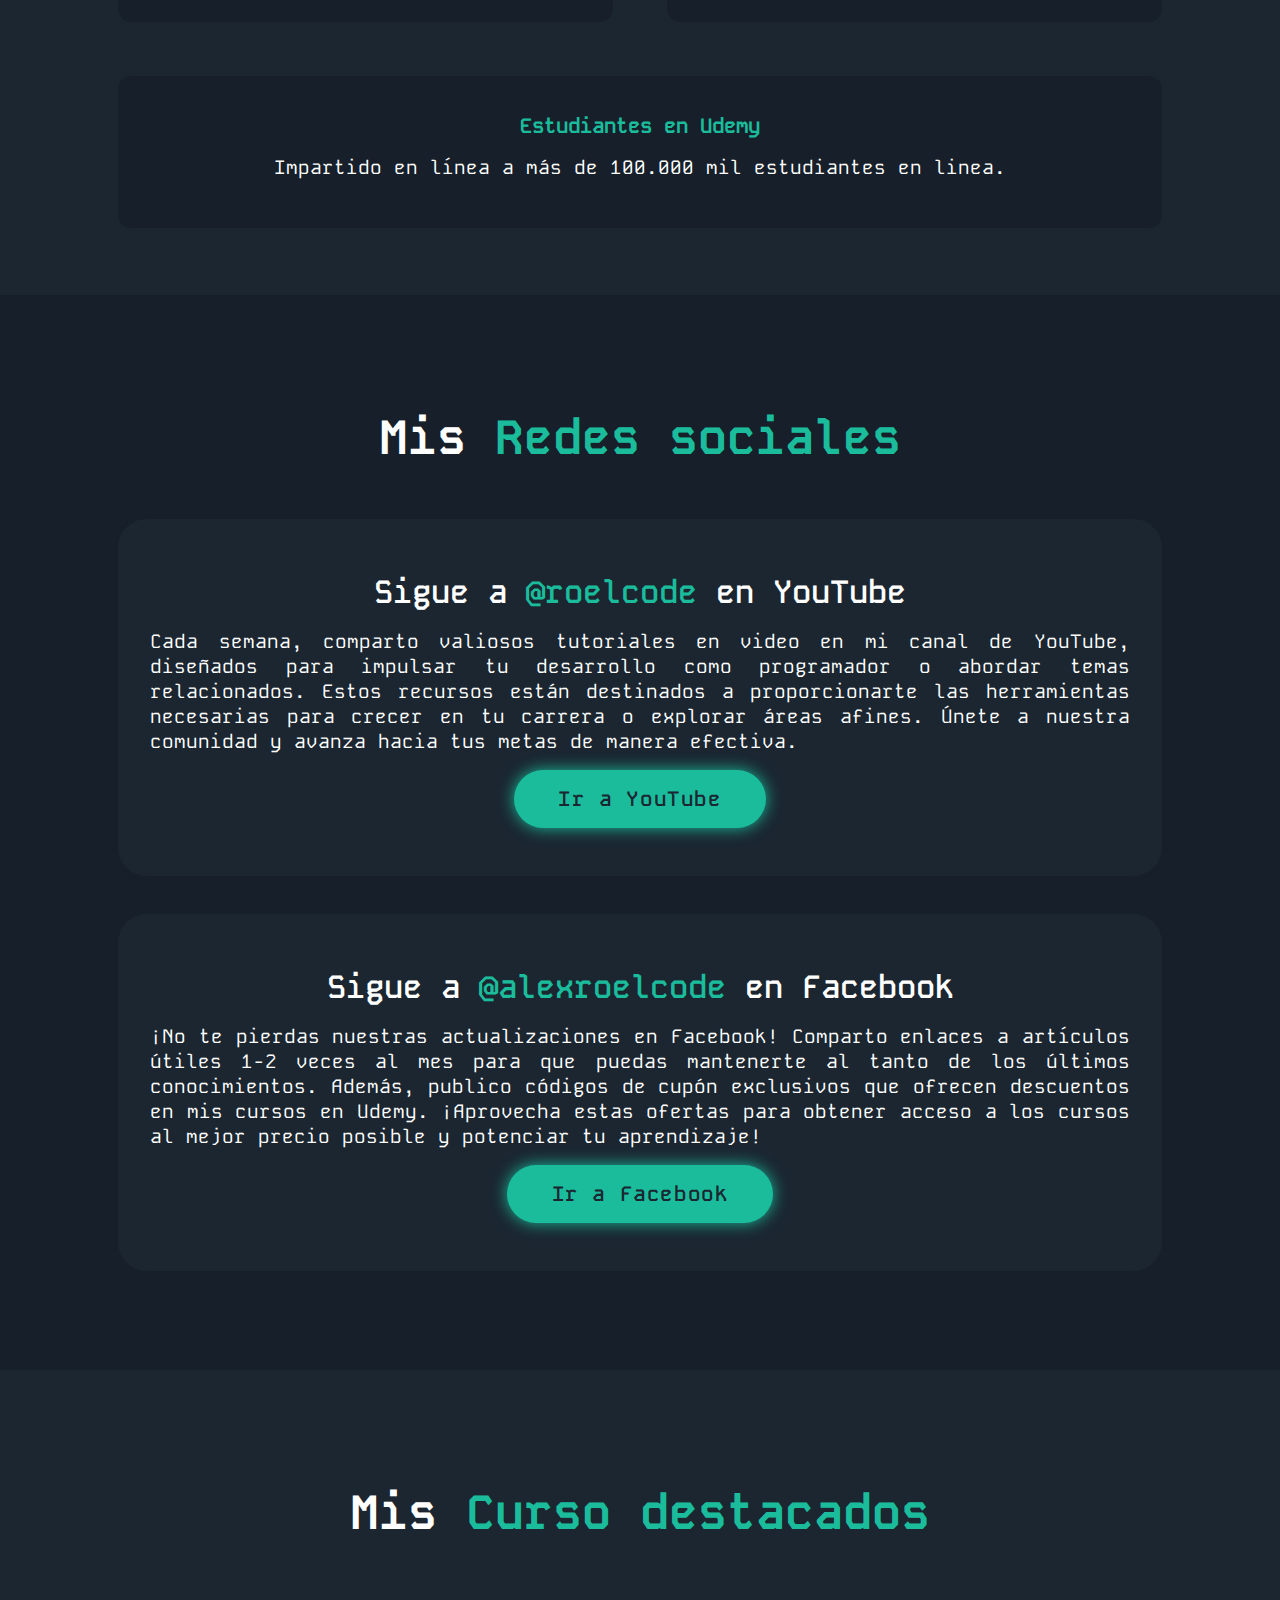
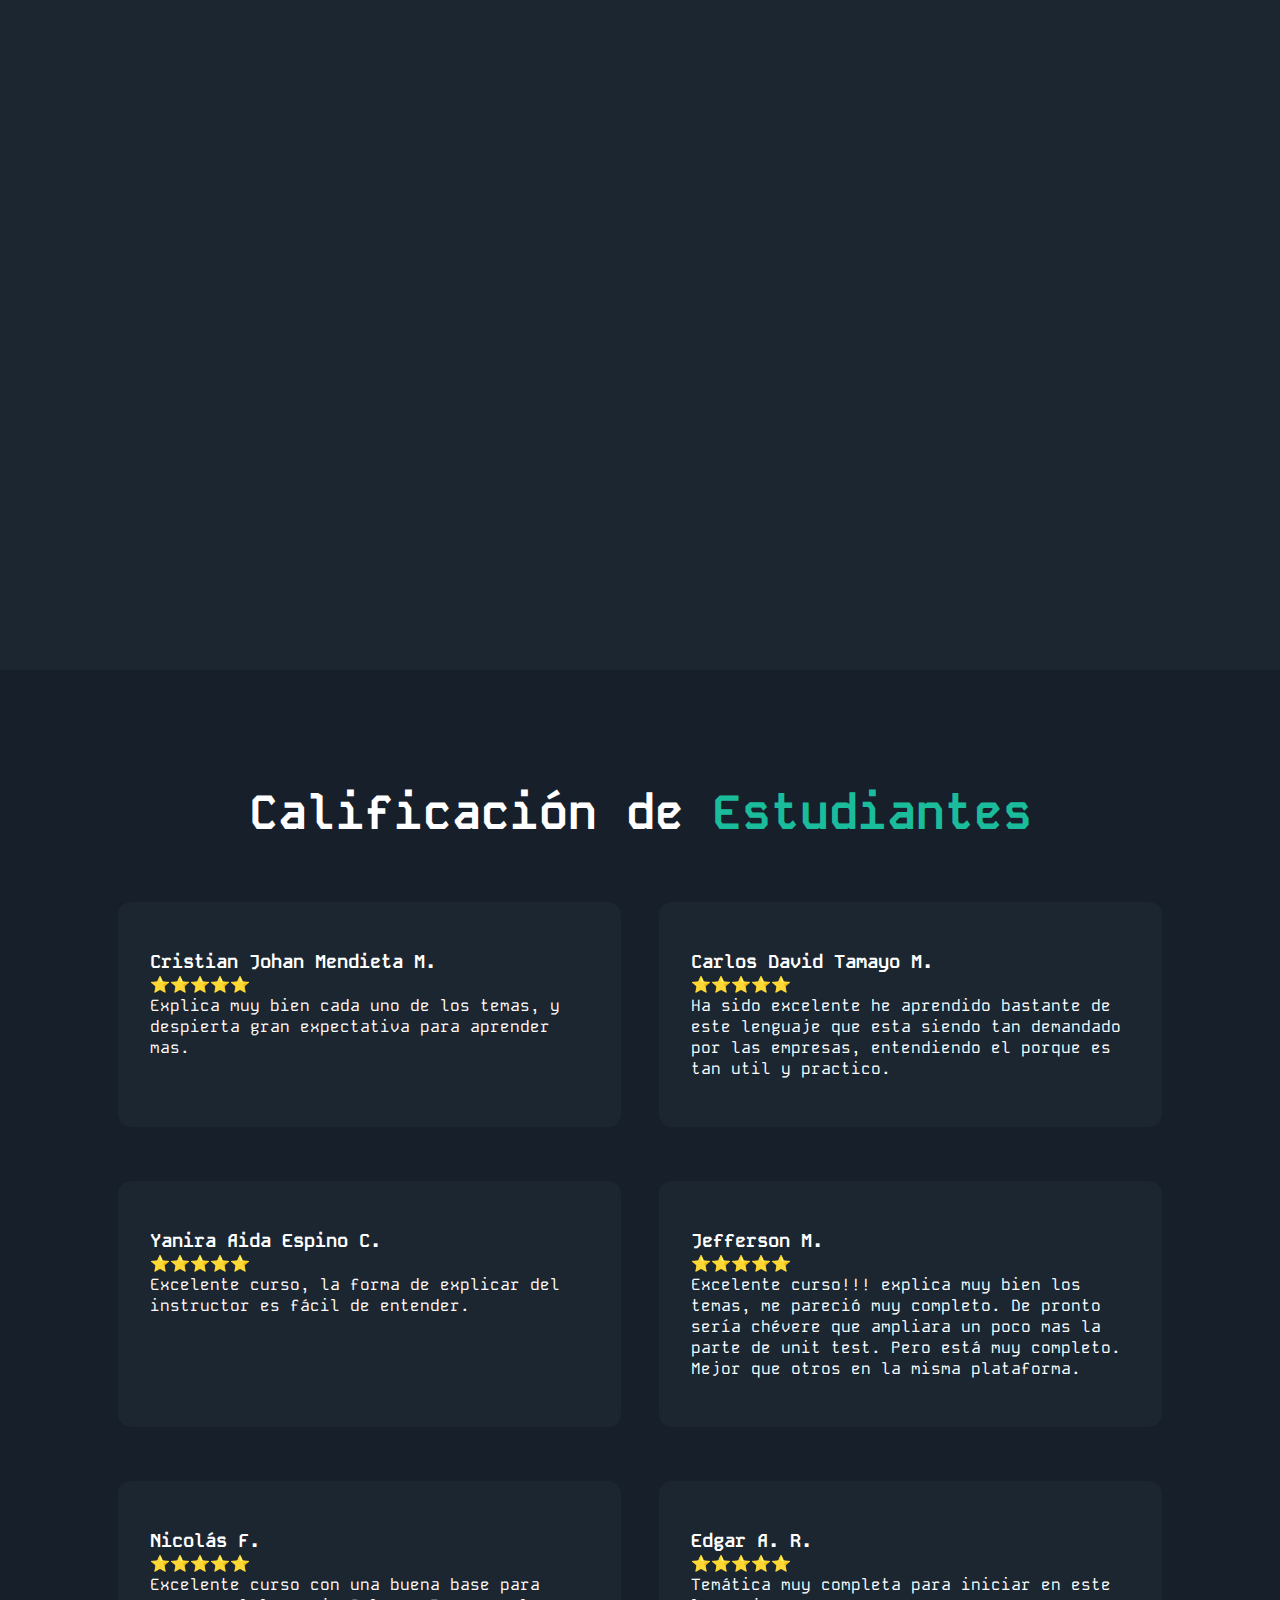
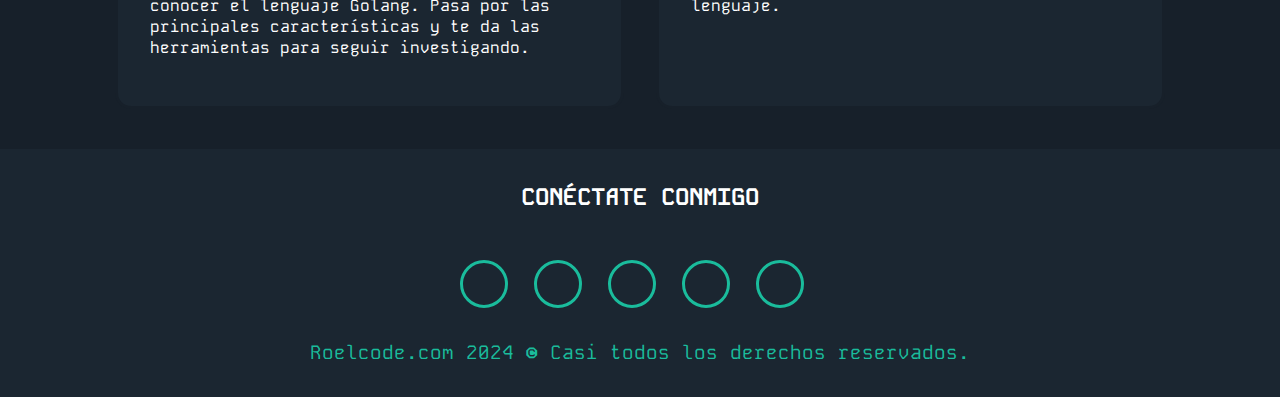
==== commit 8d7c27de: "reolcode" ====
--- a/index.html
+++ b/index.html
@@ -5,8 +5,19 @@
    <meta charset="UTF-8">
    <meta http-equiv="X-UA-Compatible" content="IE=edge">
    <meta name="viewport" content="width=device-width, initial-scale=1.0">
-   <title>Roelcode</title>
+
+   <title>Roelcode - Aprende y Crece con mis cursos en Udemy</title>
    <link rel="shortcut icon" href="img/roelcode-logo1.png" type="image/x-icon">
+   <meta name="description" content="Descubre los mejores cursos de Roelcode en Udemy. Aprende temas relevantes y útiles para tu desarrollo profesional. ¡Visítanos ahora!">
+   <meta name="keywords" content="programación, desarrollo web, cursos online, Roelcode, aprender programación">
+
+   <!-- Metadatos de openGraph -->
+   <meta property="og:title" content="Cursos de Programación y Desarrollo Web en Roelcode">
+   <meta property="og:description" content="Explora nuestros cursos de programación y desarrollo web en Roelcode. Aprende temas clave para tu carrera en tecnología. ¡Descubre más ahora!">
+   <meta property="og:type" content="website">
+   <meta property="og:url" content="https://roelcode.com/">
+   <meta property="og:image" content="https://roelcode.com/img/open-graph-reolcode.jpg">
+   <meta property="og:site_name" content="Roelcode">
 
    <link rel="stylesheet" href="css/font-fira-sans.css">
    <link rel="stylesheet" href="css/main.css">
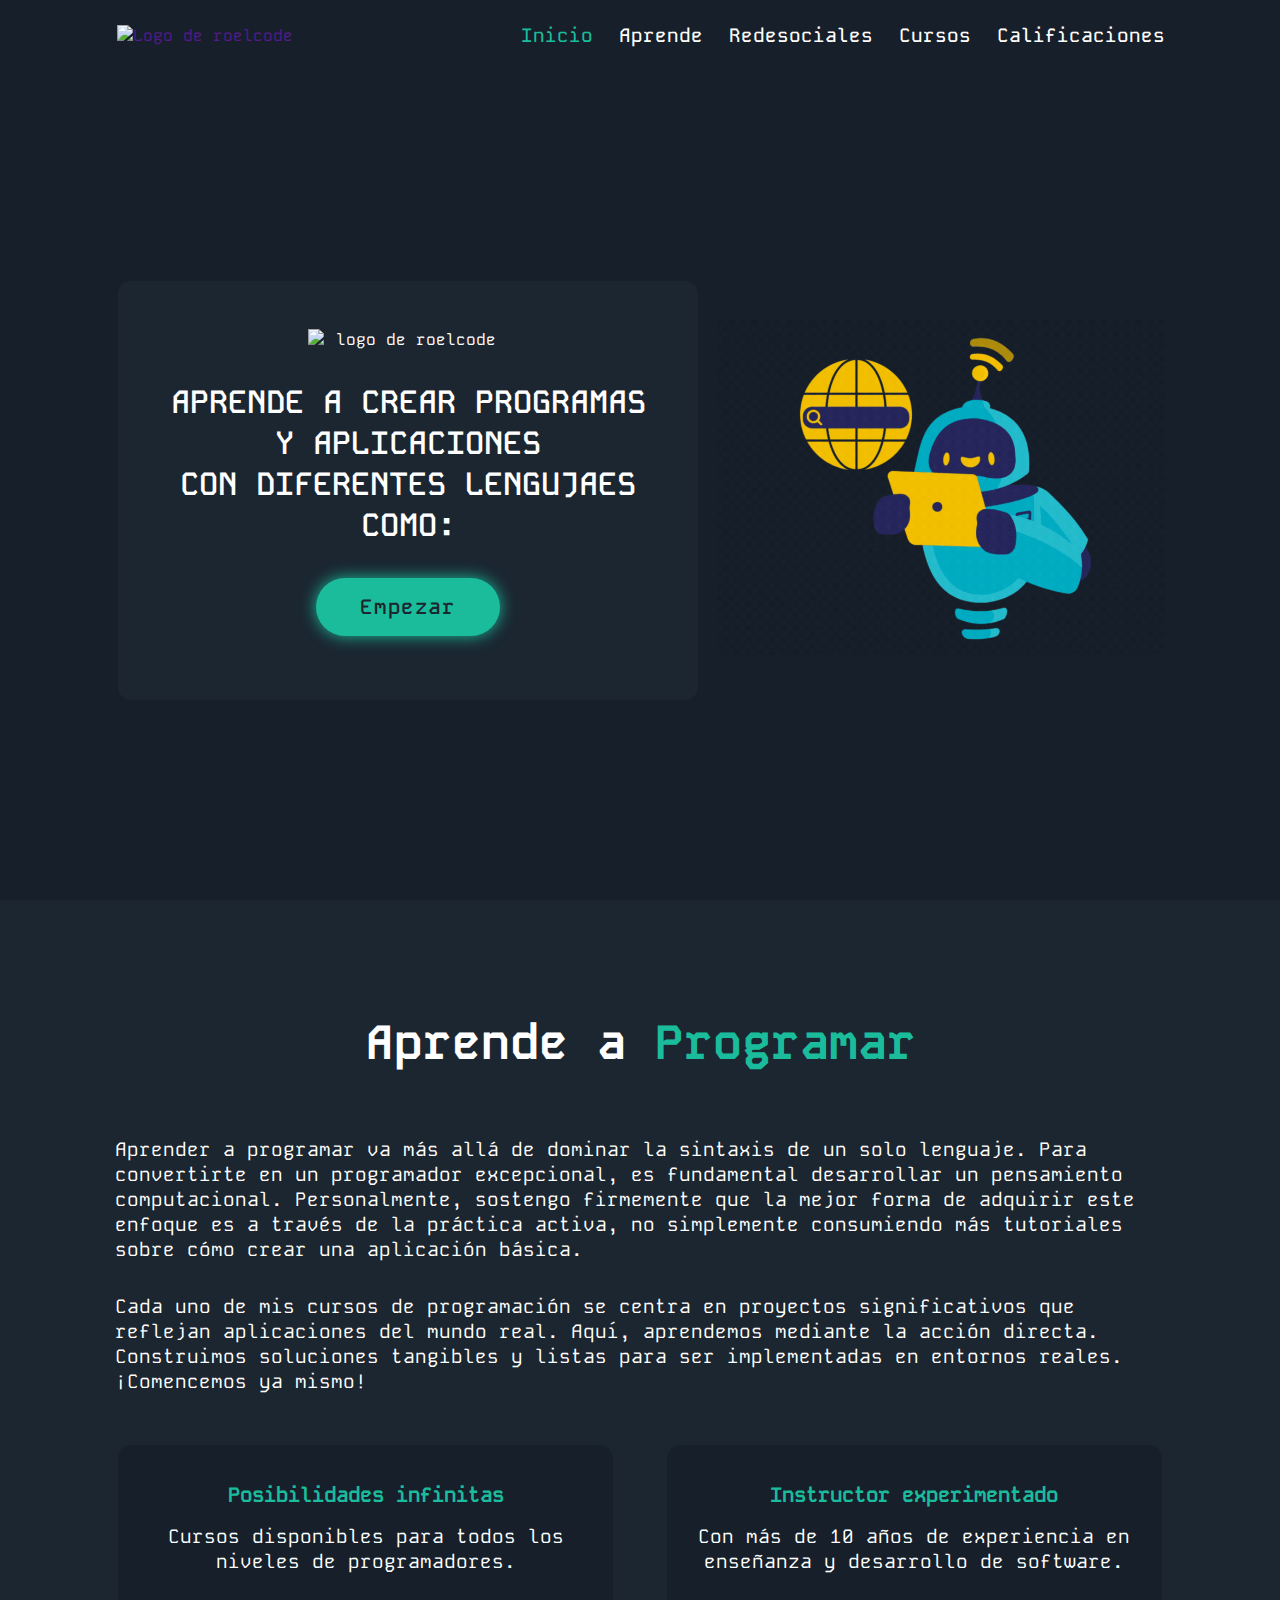
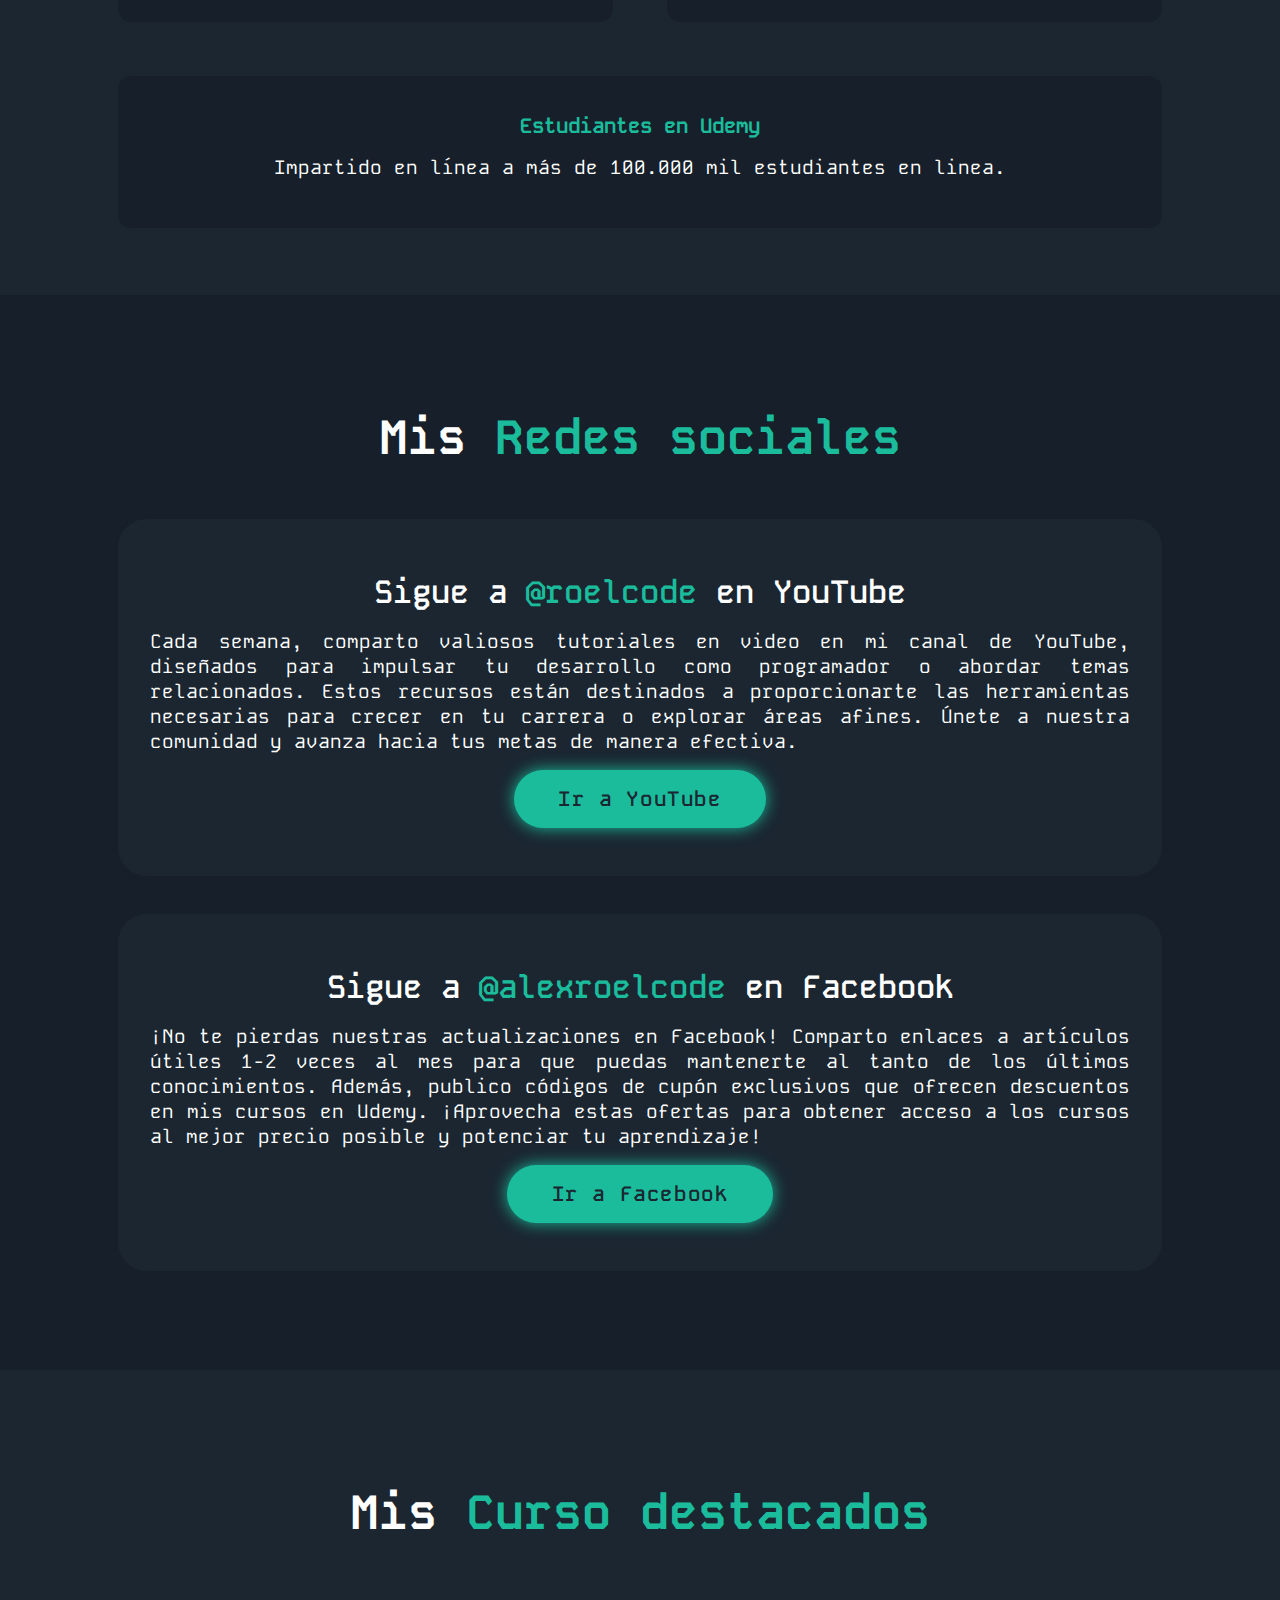
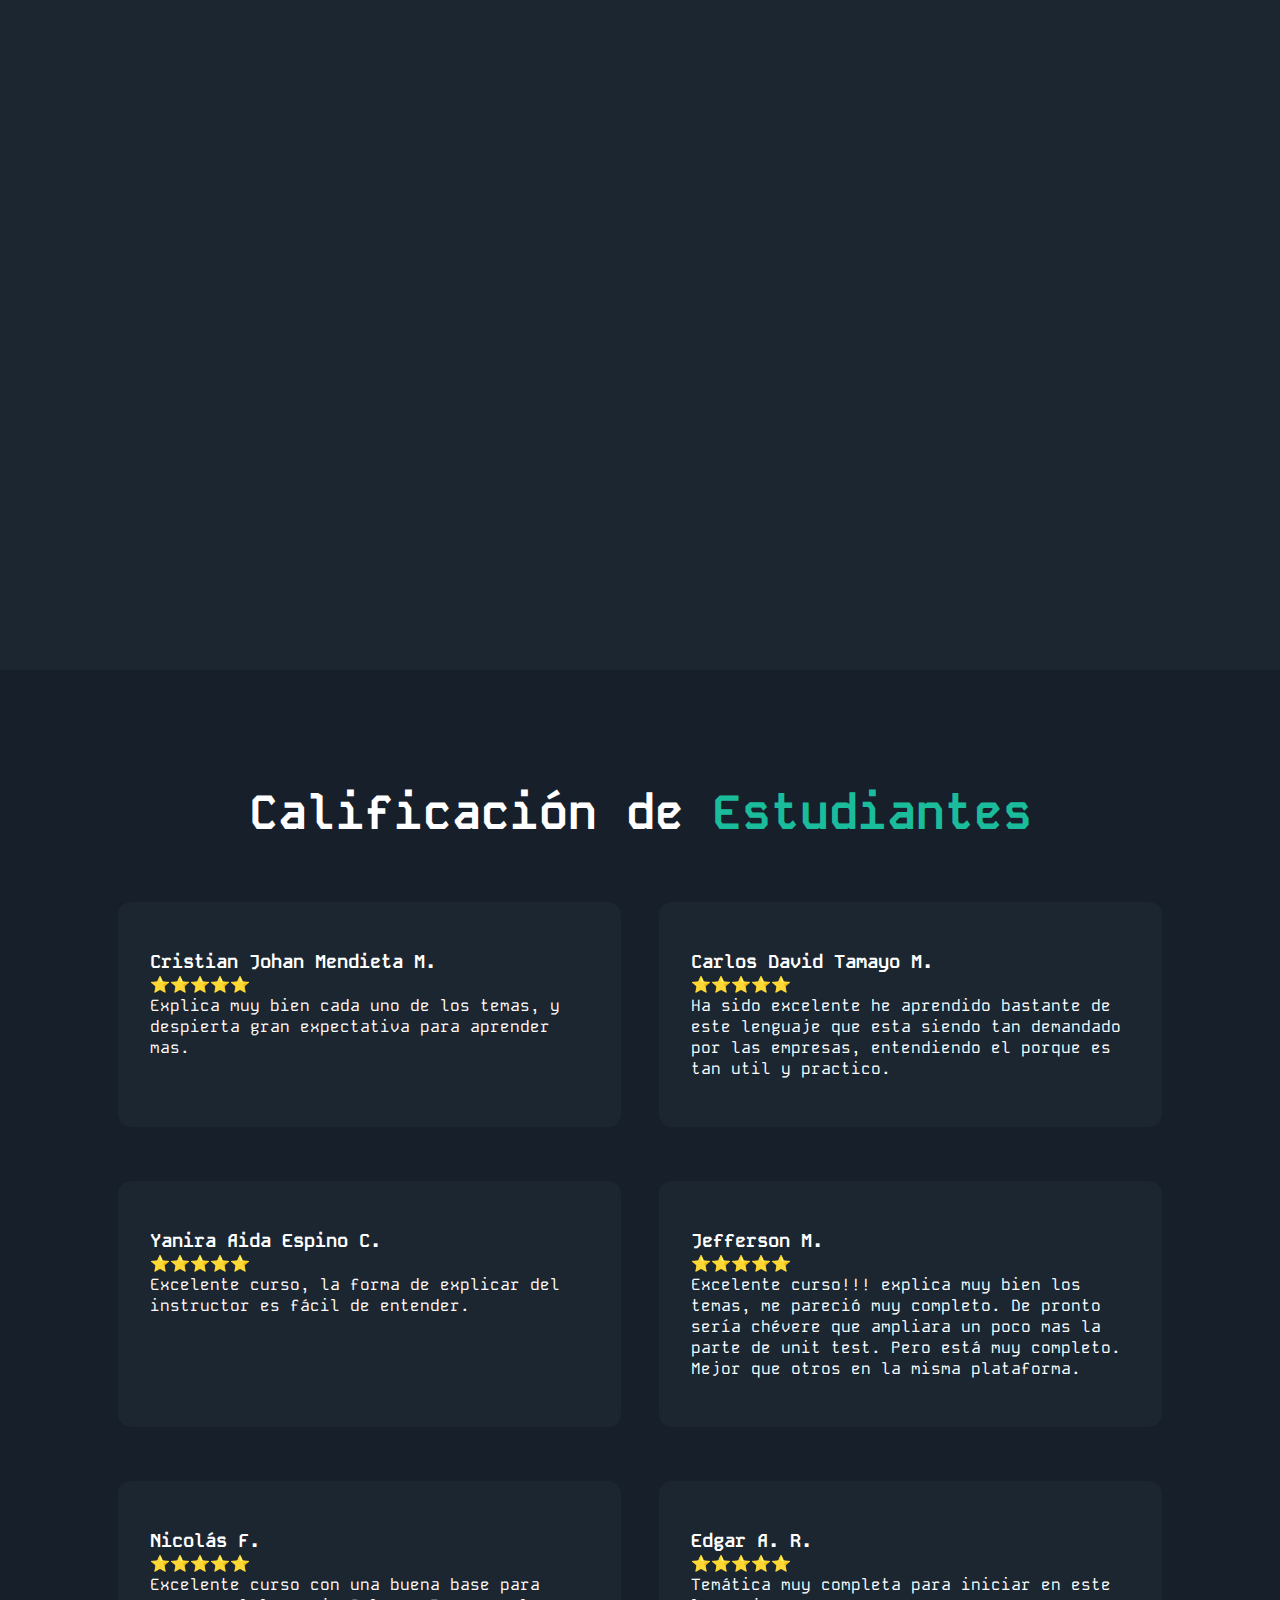
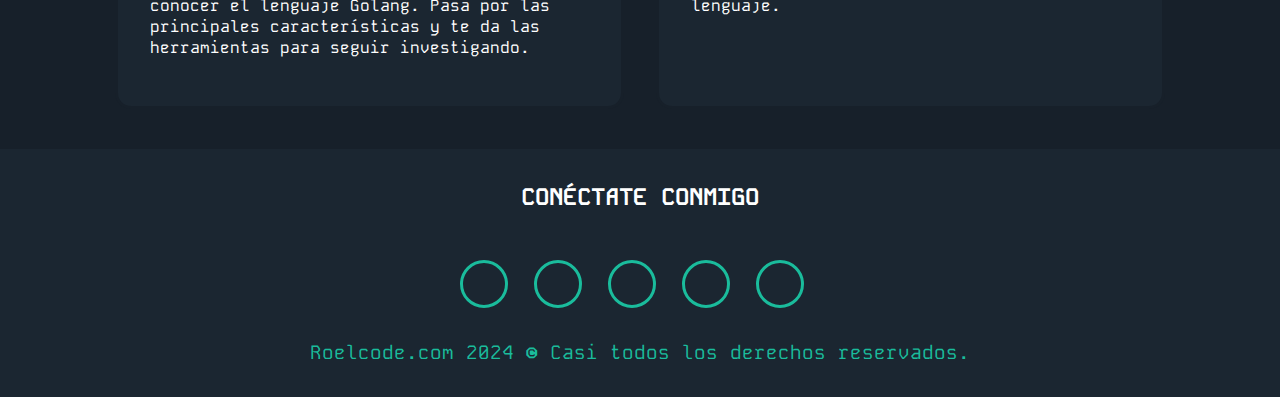
==== commit d6b18422: "Update index.html" ====
--- a/index.html
+++ b/index.html
@@ -7,7 +7,7 @@
    <meta name="viewport" content="width=device-width, initial-scale=1.0">
 
    <title>Roelcode - Aprende y Crece con mis cursos en Udemy</title>
-   <link rel="shortcut icon" href="img/roelcode-logo1.png" type="image/x-icon">
+   <link rel="shortcut icon" href="img/roelcode-icon.ico" type="image/x-icon">
    <meta name="description" content="Descubre los mejores cursos de Roelcode en Udemy. Aprende temas relevantes y útiles para tu desarrollo profesional. ¡Visítanos ahora!">
    <meta name="keywords" content="programación, desarrollo web, cursos online, Roelcode, aprender programación">
 
@@ -54,7 +54,7 @@
    </section>
 
    <section class="learn" id="learn">
-      <h2 class="heading">Aprede a <span>Programar</span></h2>
+      <h2 class="heading">Aprende a <span>Programar</span></h2>
       <p>Aprender a programar va más allá de dominar la sintaxis de un solo lenguaje. Para convertirte en un programador
          excepcional, es fundamental desarrollar un pensamiento computacional. Personalmente, sostengo firmemente que la
          mejor forma de adquirir este enfoque es a través de la práctica activa, no simplemente consumiendo más
@@ -254,4 +254,4 @@
    <script src="js/main.js"></script>
 </body>
 
-</html>+</html>
